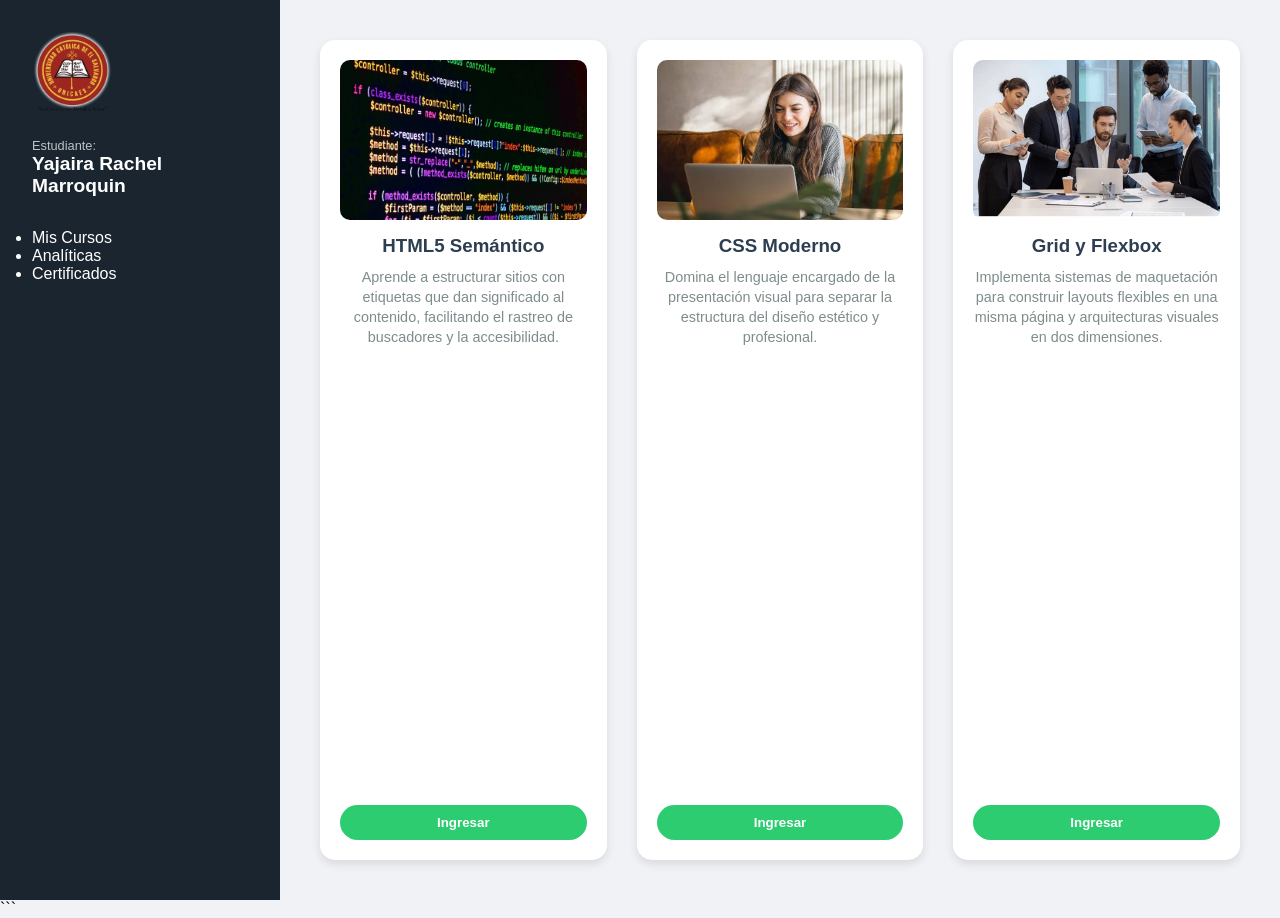
==== index.html @ 59331b63 "primer commit del proyecto" ====
<!DOCTYPE html>
<html lang="es">
<head>
    <meta charset="UTF-8">
    <title>Dashboard - Mi Portal de Aprendizaje</title>
   <link rel="stylesheet" href="css/style.css">
</head>
<body>
    <div class="contenedor-maestro">
        <!-- Panel Lateral (Sidebar) -->
        <aside class="sidebar">
            <div class="perfil-estudiante">
                <!-- 1. Logo arriba del nombre del estudiante -->
                <img src="img/UNICAES_Logo.png" alt="Logo de la Academia" class="logo-institucion">

                <p class="etiqueta-estudiante">Estudiante:</p>
                <h2 class="nombre-estudiante">Yajaira Rachel Marroquin</h2>
            </div>

            <nav class="menu-navegacion">
                <ul>
                    <li>Mis Cursos</li>
                    <li>Analíticas</li>
                    <li>Certificados</li>
                </ul>
            </nav>
        </aside>

        <!-- Área Principal de Contenido -->
        <main class="panel-cursos">
            <!-- Tarjeta 1 -->
            <article class="tarjeta">
                <img src="img/Foto25.jpg" alt="Estudiante programando" class="foto-tarjeta">
                <h3>HTML5 Semántico</h3>
                <!-- 2. Párrafo descriptivo según la fuente [1] -->
                <p class="descripcion-curso">Aprende a estructurar sitios con etiquetas que dan significado al contenido,
                    facilitando el rastreo de buscadores y la accesibilidad.</p>
                <button>Ingresar</button>
            </article>

            <!-- Tarjeta 2 -->
            <article class="tarjeta">
                <img src="img/images.jpg" alt="Estudiante diseñando" class="foto-tarjeta">
                <h3>CSS Moderno</h3>
                <!-- 2. Párrafo descriptivo según la fuente [2] -->
                <p class="descripcion-curso">Domina el lenguaje encargado de la presentación visual para separar la estructura
                    del diseño estético y profesional.</p>
                <button>Ingresar</button>
            </article>

            <!-- Tarjeta 3 -->
            <article class="tarjeta">
                <img src="img/professional-business-team-engaged-collaborative-260nw-2547697059.webp" alt="Estudiante analizando código" class="foto-tarjeta">
                <h3>Grid y Flexbox</h3>
                <!-- Párrafo descriptivo según las fuentes [3, 4] -->
                <p class="descripcion-curso">Implementa sistemas de maquetación para construir layouts flexibles en una
                    misma página y arquitecturas visuales en dos dimensiones.</p>
                <button>Ingresar</button>
            </article>
        </main>
    </div>
</body>
</html>
```
---- css/style.css ----
/* Reseteo y configuración base */
* {
    box-sizing: border-box;
    margin: 0;
    padding: 0;
}

body {
    font-family: 'Segoe UI', Arial, sans-serif;
    background-color: #f0f2f5;
}

/* MACRO-LAYOUT (Grid) */
.contenedor-maestro {
    display: grid;
    grid-template-columns: 280px 1fr;
    min-height: 100vh;
}

/* Sidebar y Perfil */
.sidebar {
    background-color: #1a252f;
    color: white;
    padding: 2rem;
}

.logo-institucion {
    width: 80px; /* Tamaño del logo */
    margin-bottom: 1.5rem; /* Margen para separar del nombre */
    display: block;
}

.etiqueta-estudiante { font-size: 0.8rem; color: #bdc3c7; margin-top: 10px; }
.nombre-estudiante { font-size: 1.2rem; margin-bottom: 2rem; }

/* Panel de Cursos (Grid Adaptable) */
.panel-cursos {
    display: grid;
    grid-template-columns: repeat(auto-fit, minmax(280px, 1fr));
    gap: 30px;
    padding: 40px;
}

/* Tarjeta (Flexbox para alineación vertical) */
.tarjeta {
    display: flex;
    flex-direction: column;
    background: white;
    padding: 20px;
    border-radius: 15px;
    box-shadow: 0 4px 10px rgba(0,0,0,0.1);
    text-align: center;
}

.foto-tarjeta {
    width: 100%; 
    height: 160px;
    object-fit: cover;
    border-radius: 10px;
    margin-bottom: 15px;
}

h3 { color: #2c3e50; margin-bottom: 10px; }

/* Se agrega el nuevo párrafo pequeño */
.descripcion-curso {
    font-size: 0.9rem;
    color: #7f8c8d;
    line-height: 1.4; /* Interlineado para mejor lectura */
    margin-bottom: 20px;
    flex-grow: 1; /* Hace que todos los botones se alineen al fondo */
}

button {
    padding: 10px 25px;
    background-color: #2ecc71;
    color: white;
    border: none;
    border-radius: 25px;
    cursor: pointer;
    font-weight: bold;
}
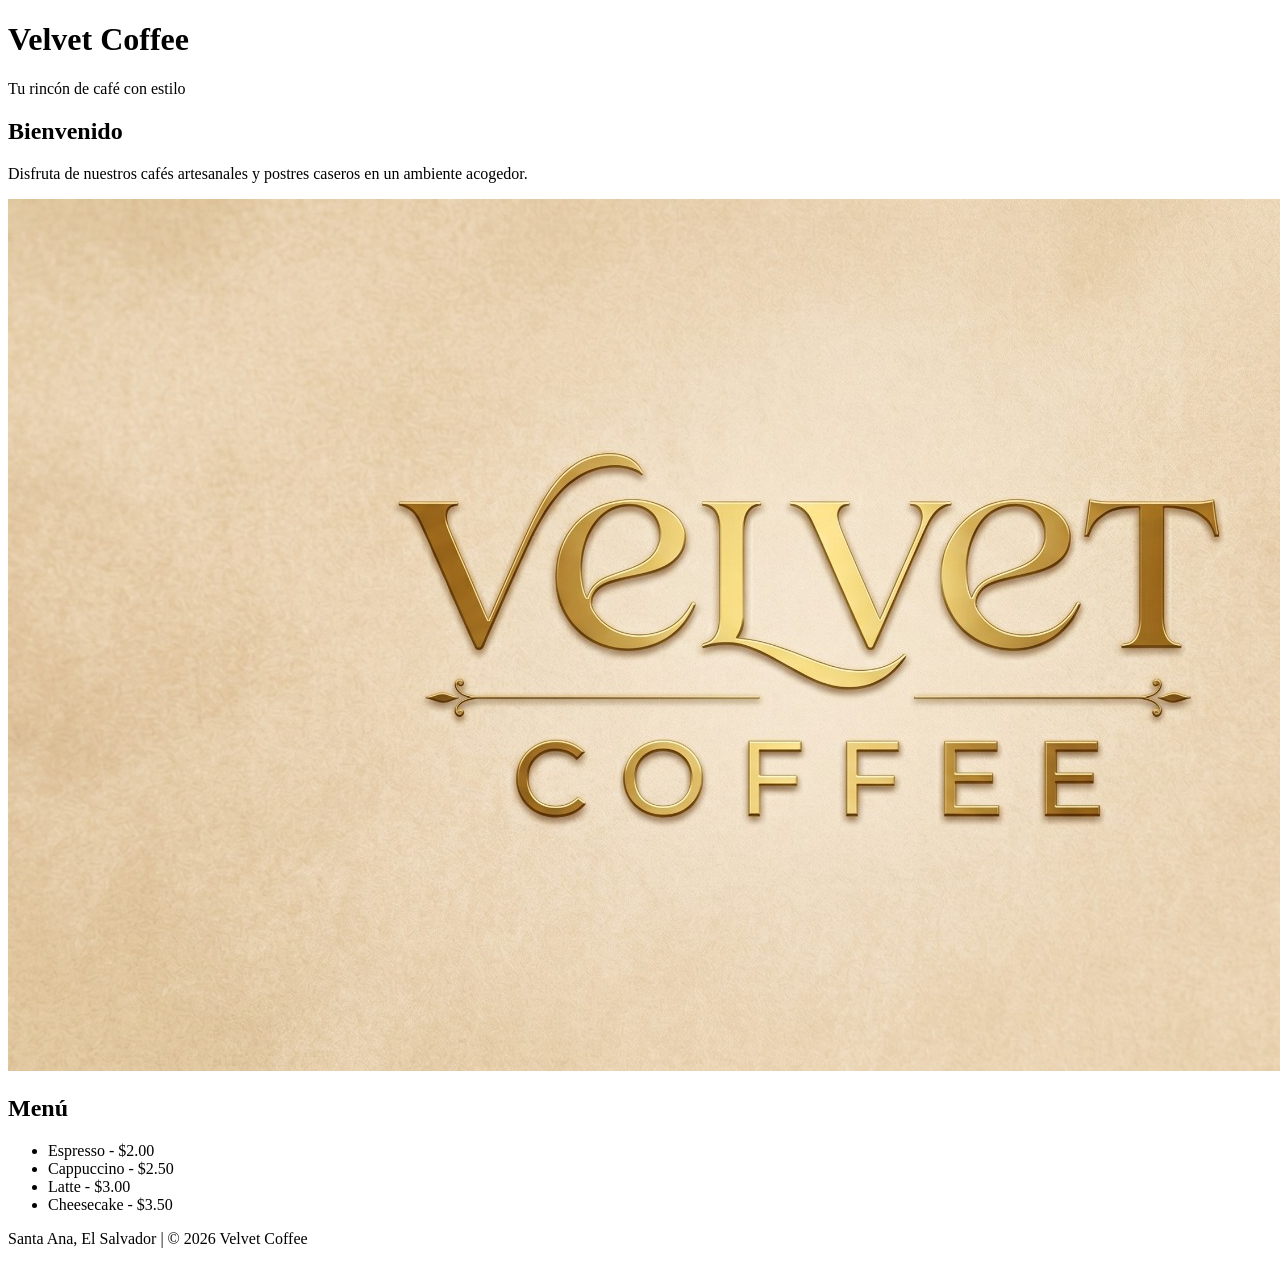
==== commit 20a46640: "cambio realizado" ====
--- a/index.html
+++ b/index.html
@@ -1,65 +1,41 @@
-
 <!DOCTYPE html>
 <html lang="es">
 <head>
-    <meta charset="UTF-8">
-    <title>Dashboard - Mi Portal de Aprendizaje</title>
-   <link rel="stylesheet" href="css/style.css">
+  <meta charset="UTF-8">
+  <title>Velvet Coffee</title>
+  <link rel="stylesheet" href="css/styles.css">
 </head>
 <body>
-    <div class="contenedor-maestro">
-        <!-- Panel Lateral (Sidebar) -->
-        <aside class="sidebar">
-            <div class="perfil-estudiante">
-                <!-- 1. Logo arriba del nombre del estudiante -->
-                <img src="img/UNICAES_Logo.png" alt="Logo de la Academia" class="logo-institucion">
+  <header>
+    <h1> Velvet Coffee</h1>
+    <p>Tu rincón de café con estilo</p>
+  </header>
 
-                <p class="etiqueta-estudiante">Estudiante:</p>
-                <h2 class="nombre-estudiante">Yajaira Rachel Marroquin</h2>
-            </div>
+  <main>
+    <section class="bienvenida">
+      <h2>Bienvenido</h2>
+      <p>Disfruta de nuestros cafés artesanales y postres caseros en un ambiente acogedor.</p>
+    </section>
 
-            <nav class="menu-navegacion">
-                <ul>
-                    <li>Mis Cursos</li>
-                    <li>Analíticas</li>
-                    <li>Certificados</li>
-                </ul>
-            </nav>
-        </aside>
+      <section class="imagen-cafeteria">
+    <img src="img/imagen2.jpeg" alt="Interior de Velvet Coffee">
+  </section>
+</main>
 
-        <!-- Área Principal de Contenido -->
-        <main class="panel-cursos">
-            <!-- Tarjeta 1 -->
-            <article class="tarjeta">
-                <img src="img/Foto25.jpg" alt="Estudiante programando" class="foto-tarjeta">
-                <h3>HTML5 Semántico</h3>
-                <!-- 2. Párrafo descriptivo según la fuente [1] -->
-                <p class="descripcion-curso">Aprende a estructurar sitios con etiquetas que dan significado al contenido,
-                    facilitando el rastreo de buscadores y la accesibilidad.</p>
-                <button>Ingresar</button>
-            </article>
+    <section class="menu">
+      <h2>Menú</h2>
+      <ul>
+        <li>Espresso - $2.00</li>
+        <li>Cappuccino - $2.50</li>
+        <li>Latte - $3.00</li>
+        <li>Cheesecake - $3.50</li>
+      </ul>
+    </section>
+  </main>
 
-            <!-- Tarjeta 2 -->
-            <article class="tarjeta">
-                <img src="img/images.jpg" alt="Estudiante diseñando" class="foto-tarjeta">
-                <h3>CSS Moderno</h3>
-                <!-- 2. Párrafo descriptivo según la fuente [2] -->
-                <p class="descripcion-curso">Domina el lenguaje encargado de la presentación visual para separar la estructura
-                    del diseño estético y profesional.</p>
-                <button>Ingresar</button>
-            </article>
-
-            <!-- Tarjeta 3 -->
-            <article class="tarjeta">
-                <img src="img/professional-business-team-engaged-collaborative-260nw-2547697059.webp" alt="Estudiante analizando código" class="foto-tarjeta">
-                <h3>Grid y Flexbox</h3>
-                <!-- Párrafo descriptivo según las fuentes [3, 4] -->
-                <p class="descripcion-curso">Implementa sistemas de maquetación para construir layouts flexibles en una
-                    misma página y arquitecturas visuales en dos dimensiones.</p>
-                <button>Ingresar</button>
-            </article>
-        </main>
-    </div>
+  <footer>
+    <p>Santa Ana, El Salvador | © 2026 Velvet Coffee</p>
+  </footer>
 </body>
 </html>
-```
+
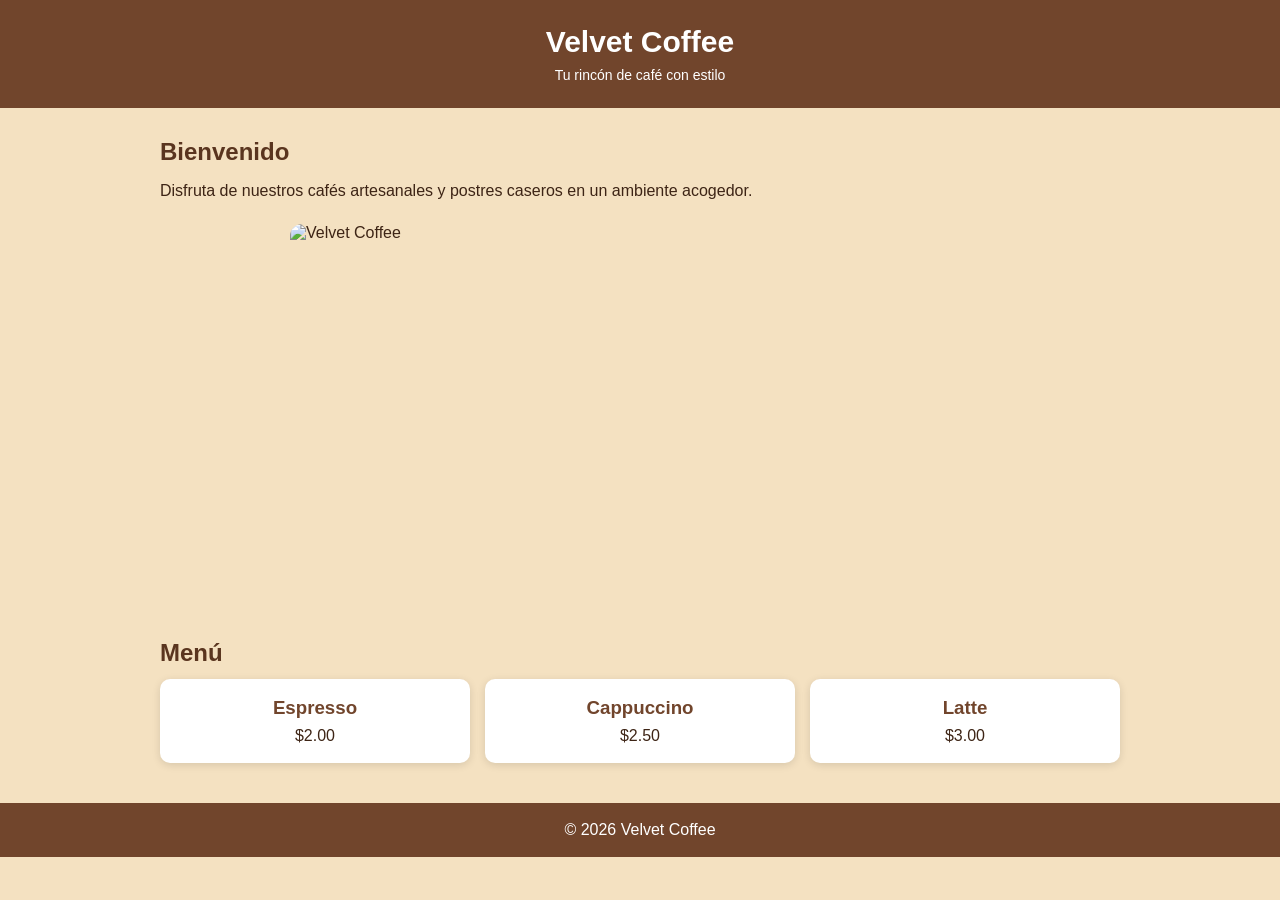
==== commit 9a08e1f6: "mejora del diseño" ====
--- a/index.html
+++ b/index.html
@@ -1,41 +1,57 @@
 <!DOCTYPE html>
 <html lang="es">
 <head>
-  <meta charset="UTF-8">
-  <title>Velvet Coffee</title>
-  <link rel="stylesheet" href="css/styles.css">
+    <meta charset="UTF-8">
+    <meta name="viewport" content="width=device-width, initial-scale=1.0">
+    <title>Velvet Coffee</title>
+    <link rel="stylesheet" href="css/style.css">
 </head>
+
 <body>
-  <header>
-    <h1> Velvet Coffee</h1>
-    <p>Tu rincón de café con estilo</p>
-  </header>
 
-  <main>
-    <section class="bienvenida">
-      <h2>Bienvenido</h2>
-      <p>Disfruta de nuestros cafés artesanales y postres caseros en un ambiente acogedor.</p>
-    </section>
+    <header>
+        <h1>Velvet Coffee</h1>
+        <p>Tu rincón de café con estilo</p>
+    </header>
 
-      <section class="imagen-cafeteria">
-    <img src="img/imagen2.jpeg" alt="Interior de Velvet Coffee">
-  </section>
-</main>
+    <main>
 
-    <section class="menu">
-      <h2>Menú</h2>
-      <ul>
-        <li>Espresso - $2.00</li>
-        <li>Cappuccino - $2.50</li>
-        <li>Latte - $3.00</li>
-        <li>Cheesecake - $3.50</li>
-      </ul>
-    </section>
-  </main>
+        <section class="bienvenida">
+            <h2>Bienvenido</h2>
+            <p>
+                Disfruta de nuestros cafés artesanales y postres caseros
+                en un ambiente acogedor.
+            </p>
 
-  <footer>
-    <p>Santa Ana, El Salvador | © 2026 Velvet Coffee</p>
-  </footer>
+            <img src="img/Foto25.jpg" alt="Velvet Coffee" class="imagen-principal">
+        </section>
+
+        <section>
+            <h2>Menú</h2>
+
+            <div class="menu-lista">
+                <div>
+                    <h3>Espresso</h3>
+                    <p>$2.00</p>
+                </div>
+
+                <div>
+                    <h3>Cappuccino</h3>
+                    <p>$2.50</p>
+                </div>
+
+                <div>
+                    <h3>Latte</h3>
+                    <p>$3.00</p>
+                </div>
+            </div>
+        </section>
+
+    </main>
+
+    <footer>
+        <p>© 2026 Velvet Coffee</p>
+    </footer>
+
 </body>
-</html>
-
+</html>
--- a/css/style.css
+++ b/css/style.css
@@ -0,0 +1,94 @@
+* {
+    margin: 0;
+    padding: 0;
+    box-sizing: border-box;
+}
+
+body {
+    font-family: Arial, sans-serif;
+    background-color: #f4e1c1;
+    color: #3d2415;
+}
+
+header {
+    background-color: #71452c;
+    color: white;
+    text-align: center;
+    padding: 25px 15px;
+}
+
+header h1 {
+    font-size: 30px;
+    margin-bottom: 8px;
+}
+
+header p {
+    font-size: 14px;
+}
+
+main {
+    max-width: 1000px;
+    margin: 30px auto;
+    padding: 0 20px;
+}
+
+section {
+    margin-bottom: 35px;
+}
+
+h2 {
+    margin-bottom: 12px;
+    color: #5a351f;
+}
+
+.bienvenida p {
+    margin-bottom: 20px;
+    line-height: 1.6;
+}
+
+.imagen-principal {
+    display: block;
+    width: 100%;
+    max-width: 700px;
+    height: 380px;
+    object-fit: cover;
+    margin: 0 auto;
+    border-radius: 12px;
+}
+
+.menu-lista {
+    display: grid;
+    grid-template-columns: repeat(3, 1fr);
+    gap: 15px;
+}
+
+.menu-lista div {
+    background-color: white;
+    padding: 18px;
+    border-radius: 10px;
+    text-align: center;
+    box-shadow: 0 2px 8px rgba(0, 0, 0, 0.12);
+}
+
+.menu-lista h3 {
+    margin-bottom: 8px;
+    color: #71452c;
+}
+
+footer {
+    background-color: #71452c;
+    color: white;
+    text-align: center;
+    padding: 18px;
+    margin-top: 40px;
+}
+
+@media (max-width: 700px) {
+    .menu-lista {
+        grid-template-columns: 1fr;
+    }
+
+    .imagen-principal {
+        height: 250px;
+    }
+}
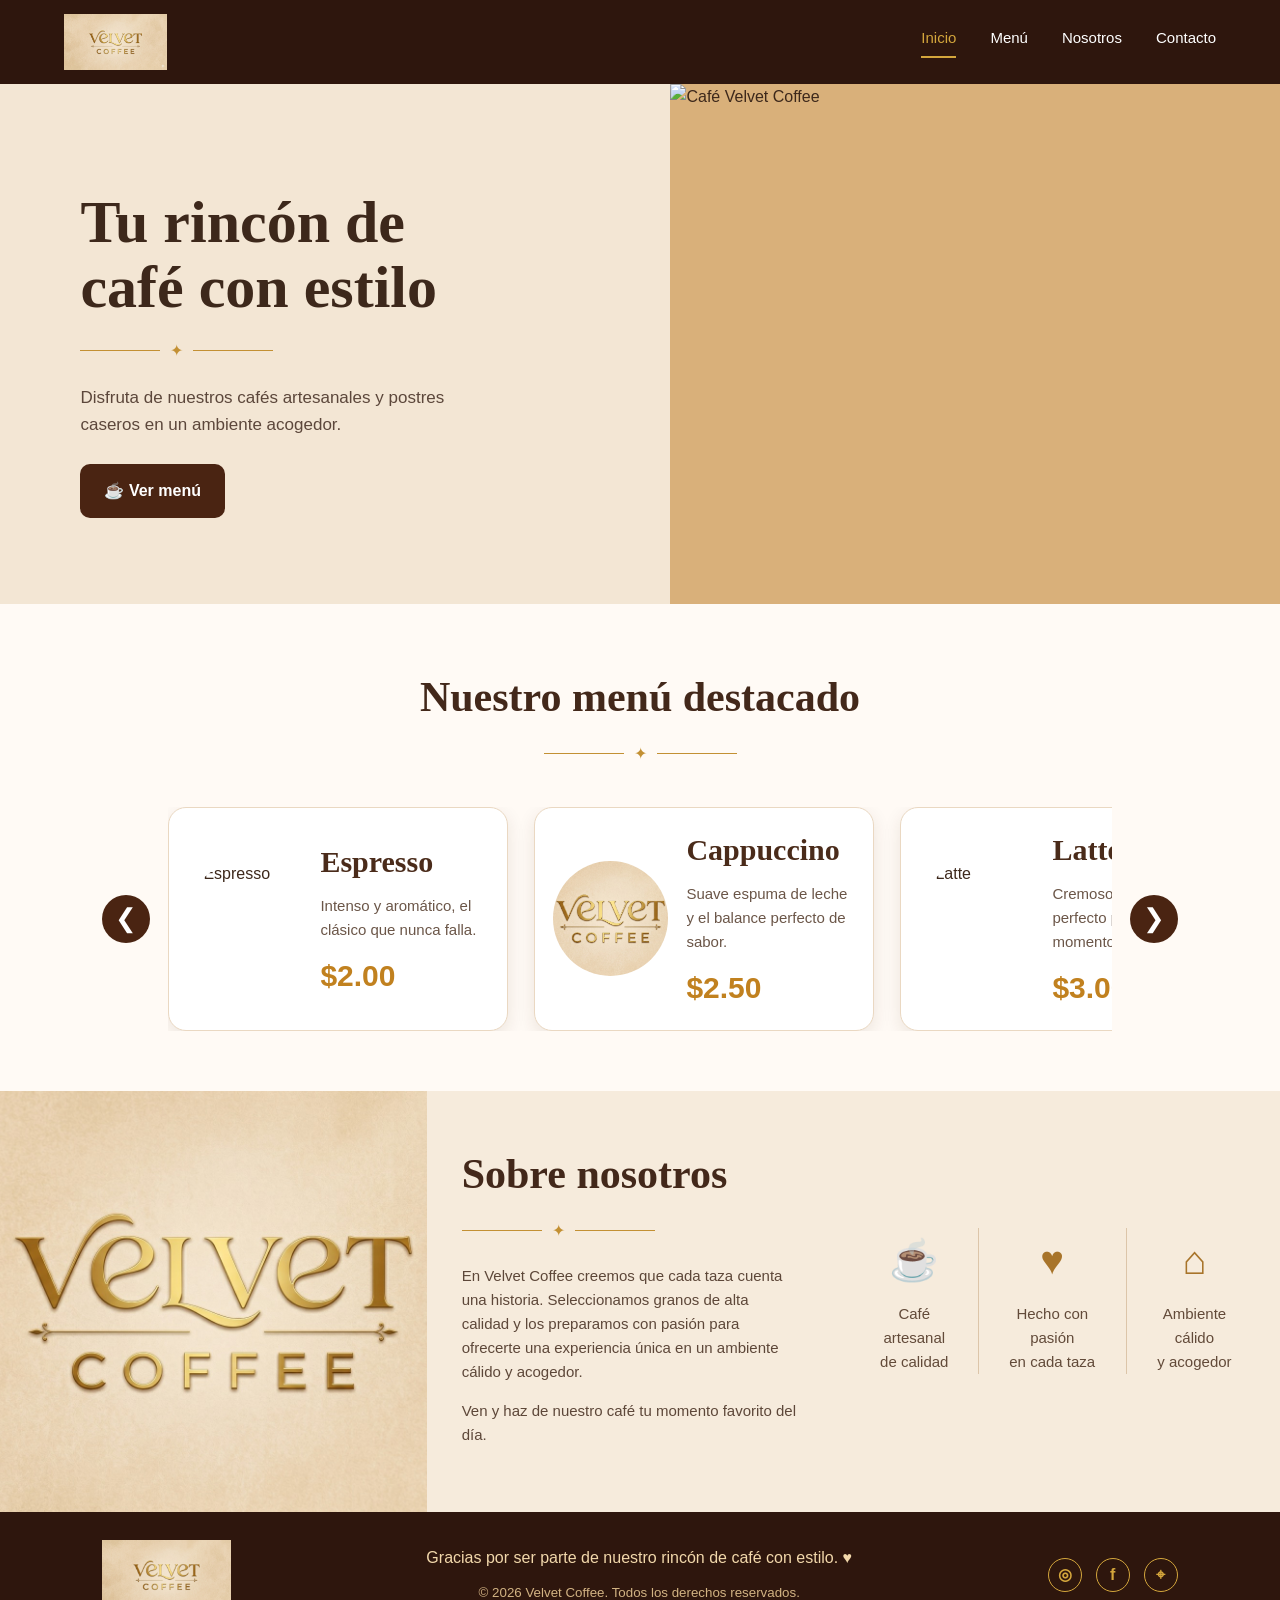
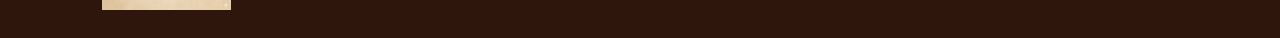
==== commit dad13c60: "Actualicé diseño y carrusel de Velvet Coffee" ====
--- a/index.html
+++ b/index.html
@@ -10,48 +10,236 @@
 <body>
 
     <header>
-        <h1>Velvet Coffee</h1>
-        <p>Tu rincón de café con estilo</p>
+        <div class="contenedor encabezado">
+
+            <a href="#inicio" class="logo">
+                <img src="img/logo.png" alt="Logo Velvet Coffee">
+            </a>
+
+            <nav>
+                <a href="#inicio" class="activo">Inicio</a>
+                <a href="#menu">Menú</a>
+                <a href="#nosotros">Nosotros</a>
+                <a href="#contacto">Contacto</a>
+            </nav>
+
+        </div>
     </header>
 
     <main>
 
-        <section class="bienvenida">
-            <h2>Bienvenido</h2>
-            <p>
-                Disfruta de nuestros cafés artesanales y postres caseros
-                en un ambiente acogedor.
-            </p>
-
-            <img src="img/Foto25.jpg" alt="Velvet Coffee" class="imagen-principal">
+        <section class="hero" id="inicio">
+
+            <div class="hero-texto">
+                <h1>Tu rincón de<br>café con estilo</h1>
+
+                <div class="linea-decorativa">
+                    <span></span>
+                    ✦
+                    <span></span>
+                </div>
+
+                <p>
+                    Disfruta de nuestros cafés artesanales y postres caseros
+                    en un ambiente acogedor.
+                </p>
+
+                <a href="#menu" class="boton-menu">☕ Ver menú</a>
+            </div>
+
+            <div class="hero-imagen">
+                <img src="img/imagen1.jpeg" alt="Café Velvet Coffee">
+            </div>
+
         </section>
 
-        <section>
-            <h2>Menú</h2>
-
-            <div class="menu-lista">
-                <div>
-                    <h3>Espresso</h3>
-                    <p>$2.00</p>
-                </div>
-
-                <div>
-                    <h3>Cappuccino</h3>
-                    <p>$2.50</p>
-                </div>
-
-                <div>
-                    <h3>Latte</h3>
-                    <p>$3.00</p>
-                </div>
-            </div>
+        <section class="menu" id="menu">
+
+            <div class="titulo-seccion">
+                <h2>Nuestro menú destacado</h2>
+
+                <div class="linea-decorativa centrada">
+                    <span></span>
+                    ✦
+                    <span></span>
+                </div>
+            </div>
+
+            <div class="carrusel-menu">
+
+                <button class="flecha-menu izquierda" onclick="moverCarrusel(-1)">
+                    ❮
+                </button>
+
+                <div class="ventana-carrusel">
+
+                    <div class="menu-lista" id="menuLista">
+
+                        <article class="tarjeta-menu">
+                            <img src="img/imagen1.jpeg" alt="Espresso">
+
+                            <div class="info-menu">
+                                <h3>Espresso</h3>
+                                <p>Intenso y aromático, el clásico que nunca falla.</p>
+                                <strong>$2.00</strong>
+                            </div>
+                        </article>
+
+                        <article class="tarjeta-menu">
+                            <img src="img/imagen2.jpeg" alt="Cappuccino">
+
+                            <div class="info-menu">
+                                <h3>Cappuccino</h3>
+                                <p>Suave espuma de leche y el balance perfecto de sabor.</p>
+                                <strong>$2.50</strong>
+                            </div>
+                        </article>
+
+                        <article class="tarjeta-menu">
+                            <img src="img/imagen1.jpeg" alt="Latte">
+
+                            <div class="info-menu">
+                                <h3>Latte</h3>
+                                <p>Cremoso, delicado y perfecto para cualquier momento.</p>
+                                <strong>$3.00</strong>
+                            </div>
+                        </article>
+
+                        <article class="tarjeta-menu">
+                            <img src="img/imagen2.jpeg" alt="Mocha">
+
+                            <div class="info-menu">
+                                <h3>Mocha</h3>
+                                <p>Chocolate, café y leche en una mezcla deliciosa.</p>
+                                <strong>$3.50</strong>
+                            </div>
+                        </article>
+
+                        <article class="tarjeta-menu">
+                            <img src="img/imagen1.jpeg" alt="Frappé">
+
+                            <div class="info-menu">
+                                <h3>Frappé</h3>
+                                <p>Refrescante, dulce y perfecto para una tarde especial.</p>
+                                <strong>$4.00</strong>
+                            </div>
+                        </article>
+
+                    </div>
+
+                </div>
+
+                <button class="flecha-menu derecha" onclick="moverCarrusel(1)">
+                    ❯
+                </button>
+
+            </div>
+
         </section>
 
+        <section class="nosotros" id="nosotros">
+
+            <div class="nosotros-imagen">
+                <img src="img/imagen2.jpeg" alt="Interior de Velvet Coffee">
+            </div>
+
+            <div class="nosotros-texto">
+                <h2>Sobre nosotros</h2>
+
+                <div class="linea-decorativa">
+                    <span></span>
+                    ✦
+                    <span></span>
+                </div>
+
+                <p>
+                    En Velvet Coffee creemos que cada taza cuenta una historia.
+                    Seleccionamos granos de alta calidad y los preparamos con pasión
+                    para ofrecerte una experiencia única en un ambiente cálido y acogedor.
+                </p>
+
+                <p>
+                    Ven y haz de nuestro café tu momento favorito del día.
+                </p>
+            </div>
+
+            <div class="beneficios">
+
+                <div class="beneficio">
+                    <span>☕</span>
+                    <p>Café artesanal<br>de calidad</p>
+                </div>
+
+                <div class="beneficio">
+                    <span>♥</span>
+                    <p>Hecho con pasión<br>en cada taza</p>
+                </div>
+
+                <div class="beneficio">
+                    <span>⌂</span>
+                    <p>Ambiente cálido<br>y acogedor</p>
+                </div>
+
+            </div>
+
+        </section>
+
     </main>
 
-    <footer>
-        <p>© 2026 Velvet Coffee</p>
+    <footer id="contacto">
+
+        <div class="footer-contenido">
+
+            <div class="footer-logo">
+                <img src="img/logo.png" alt="Logo Velvet Coffee">
+            </div>
+
+            <div class="footer-texto">
+                <p>Gracias por ser parte de nuestro rincón de café con estilo. ♥</p>
+                <small>© 2026 Velvet Coffee. Todos los derechos reservados.</small>
+            </div>
+
+            <div class="redes">
+                <a href="#">◎</a>
+                <a href="#">f</a>
+                <a href="#">⌖</a>
+            </div>
+
+        </div>
+
     </footer>
+
+    <script>
+        let posicionCarrusel = 0;
+
+        function moverCarrusel(direccion) {
+            const lista = document.getElementById("menuLista");
+            const tarjetas = document.querySelectorAll(".tarjeta-menu");
+
+            const anchoTarjeta = tarjetas[0].offsetWidth + 26;
+
+            let visibles = 3;
+
+            if (window.innerWidth <= 1000) {
+                visibles = 1;
+            }
+
+            const limite = tarjetas.length - visibles;
+
+            posicionCarrusel += direccion;
+
+            if (posicionCarrusel < 0) {
+                posicionCarrusel = limite;
+            }
+
+            if (posicionCarrusel > limite) {
+                posicionCarrusel = 0;
+            }
+
+            lista.style.transform =
+                `translateX(-${posicionCarrusel * anchoTarjeta}px)`;
+        }
+    </script>
 
 </body>
 </html>
--- a/css/style.css
+++ b/css/style.css
@@ -4,91 +4,429 @@
     box-sizing: border-box;
 }
 
+html {
+    scroll-behavior: smooth;
+}
+
 body {
     font-family: Arial, sans-serif;
-    background-color: #f4e1c1;
-    color: #3d2415;
-}
+    background-color: #f8f1e8;
+    color: #3d281b;
+    line-height: 1.6;
+}
+
+img {
+    display: block;
+    max-width: 100%;
+}
+
+.contenedor {
+    width: 90%;
+    max-width: 1180px;
+    margin: auto;
+}
+
+/* HEADER */
 
 header {
-    background-color: #71452c;
+    background-color: #2e160d;
+    padding: 14px 0;
+    position: sticky;
+    top: 0;
+    z-index: 100;
+}
+
+.encabezado {
+    display: flex;
+    justify-content: space-between;
+    align-items: center;
+}
+
+.logo img {
+    height: 56px;
+    width: auto;
+}
+
+nav {
+    display: flex;
+    gap: 34px;
+}
+
+nav a {
+    text-decoration: none;
     color: white;
+    font-size: 15px;
+    padding-bottom: 6px;
+    transition: 0.3s;
+}
+
+nav a:hover,
+nav .activo {
+    color: #d4a63c;
+    border-bottom: 2px solid #d4a63c;
+}
+
+/* HERO */
+
+.hero {
+    display: grid;
+    grid-template-columns: 1.1fr 1fr;
+    min-height: 520px;
+    overflow: hidden;
+}
+
+.hero-texto {
+    background: #f3e6d4;
+    padding: 90px 12% 70px;
+    display: flex;
+    flex-direction: column;
+    justify-content: center;
+}
+
+.hero-texto h1 {
+    font-family: Georgia, serif;
+    font-size: 60px;
+    line-height: 1.08;
+    color: #3d281b;
+    margin-bottom: 18px;
+}
+
+.hero-texto p {
+    max-width: 420px;
+    font-size: 17px;
+    color: #5c473b;
+    margin-bottom: 26px;
+}
+
+.linea-decorativa {
+    display: flex;
+    align-items: center;
+    gap: 10px;
+    color: #c39033;
+    margin-bottom: 20px;
+}
+
+.linea-decorativa span {
+    width: 80px;
+    height: 1px;
+    background-color: #c39033;
+}
+
+.centrada {
+    justify-content: center;
+}
+
+.boton-menu {
+    display: inline-block;
+    width: fit-content;
+    background-color: #4a2412;
+    color: white;
+    text-decoration: none;
+    padding: 14px 24px;
+    border-radius: 10px;
+    font-weight: bold;
+    transition: 0.3s;
+}
+
+.boton-menu:hover {
+    background-color: #6a3921;
+}
+
+.hero-imagen {
+    background-color: #d9b07a;
+}
+
+.hero-imagen img {
+    width: 100%;
+    height: 100%;
+    min-height: 520px;
+    object-fit: cover;
+}
+
+/* MENU */
+
+.menu {
+    background-color: #fffaf5;
+    padding: 60px 8%;
+}
+
+.titulo-seccion {
     text-align: center;
-    padding: 25px 15px;
-}
-
-header h1 {
+    margin-bottom: 40px;
+}
+
+.titulo-seccion h2,
+.nosotros-texto h2 {
+    font-family: Georgia, serif;
+    font-size: 42px;
+    color: #43281a;
+    margin-bottom: 10px;
+}
+
+/* CARRUSEL */
+
+.carrusel-menu {
+    max-width: 1250px;
+    margin: auto;
+    display: flex;
+    align-items: center;
+    gap: 18px;
+}
+
+.ventana-carrusel {
+    width: 100%;
+    overflow: hidden;
+}
+
+.menu-lista {
+    display: flex;
+    gap: 26px;
+    width: max-content;
+    transition: transform 0.5s ease;
+}
+
+.tarjeta-menu {
+    width: 340px;
+    min-width: 340px;
+    background-color: #fff;
+    border: 1px solid #ead8c2;
+    border-radius: 18px;
+    padding: 18px;
+    display: flex;
+    gap: 18px;
+    align-items: center;
+    box-shadow: 0 6px 18px rgba(66, 40, 20, 0.10);
+}
+
+.tarjeta-menu img {
+    width: 115px;
+    height: 115px;
+    border-radius: 50%;
+    object-fit: cover;
+    flex-shrink: 0;
+}
+
+.info-menu h3 {
+    font-family: Georgia, serif;
     font-size: 30px;
+    color: #4a2b1a;
     margin-bottom: 8px;
 }
 
-header p {
-    font-size: 14px;
-}
-
-main {
-    max-width: 1000px;
-    margin: 30px auto;
-    padding: 0 20px;
-}
-
-section {
-    margin-bottom: 35px;
-}
-
-h2 {
-    margin-bottom: 12px;
-    color: #5a351f;
-}
-
-.bienvenida p {
-    margin-bottom: 20px;
-    line-height: 1.6;
-}
-
-.imagen-principal {
+.info-menu p {
+    font-size: 15px;
+    color: #6b5648;
+    margin-bottom: 10px;
+}
+
+.info-menu strong {
+    font-size: 30px;
+    color: #c1811f;
+}
+
+.flecha-menu {
+    width: 48px;
+    height: 48px;
+    border: none;
+    border-radius: 50%;
+    background-color: #4a2412;
+    color: white;
+    font-size: 26px;
+    cursor: pointer;
+    flex-shrink: 0;
+    transition: 0.3s;
+}
+
+.flecha-menu:hover {
+    background-color: #c1811f;
+    transform: scale(1.08);
+}
+
+/* NOSOTROS */
+
+.nosotros {
+    display: grid;
+    grid-template-columns: 1.05fr 1fr 1.1fr;
+    background-color: #f6ebdc;
+    align-items: stretch;
+}
+
+.nosotros-imagen img {
+    width: 100%;
+    height: 100%;
+    min-height: 340px;
+    object-fit: cover;
+}
+
+.nosotros-texto {
+    padding: 50px 35px;
+}
+
+.nosotros-texto p {
+    color: #5d4739;
+    font-size: 15px;
+    margin-bottom: 15px;
+}
+
+.beneficios {
+    display: flex;
+    justify-content: space-evenly;
+    align-items: center;
+    padding: 35px 18px;
+}
+
+.beneficio {
+    text-align: center;
+    padding: 0 18px;
+    border-left: 1px solid #dcc5a9;
+}
+
+.beneficio:first-child {
+    border-left: none;
+}
+
+.beneficio span {
     display: block;
-    width: 100%;
-    max-width: 700px;
-    height: 380px;
-    object-fit: cover;
-    margin: 0 auto;
-    border-radius: 12px;
-}
-
-.menu-lista {
+    font-size: 40px;
+    color: #a8742a;
+    margin-bottom: 10px;
+}
+
+.beneficio p {
+    font-size: 15px;
+    color: #624a39;
+}
+
+/* FOOTER */
+
+footer {
+    background-color: #2e160d;
+    padding: 28px 8%;
+}
+
+.footer-contenido {
+    max-width: 1180px;
+    margin: auto;
+    display: flex;
+    align-items: center;
+    justify-content: space-between;
+    gap: 25px;
+}
+
+.footer-logo img {
+    height: 70px;
+    width: auto;
+}
+
+.footer-texto {
+    text-align: center;
+    flex: 1;
+}
+
+.footer-texto p {
+    color: #f2d8ab;
+    margin-bottom: 8px;
+}
+
+.footer-texto small {
+    color: #d2b383;
+}
+
+.redes {
+    display: flex;
+    gap: 14px;
+}
+
+.redes a {
+    width: 34px;
+    height: 34px;
     display: grid;
-    grid-template-columns: repeat(3, 1fr);
-    gap: 15px;
-}
-
-.menu-lista div {
-    background-color: white;
-    padding: 18px;
-    border-radius: 10px;
-    text-align: center;
-    box-shadow: 0 2px 8px rgba(0, 0, 0, 0.12);
-}
-
-.menu-lista h3 {
-    margin-bottom: 8px;
-    color: #71452c;
-}
-
-footer {
-    background-color: #71452c;
-    color: white;
-    text-align: center;
-    padding: 18px;
-    margin-top: 40px;
+    place-items: center;
+    border: 1px solid #d4a63c;
+    border-radius: 50%;
+    text-decoration: none;
+    color: #d4a63c;
+    font-weight: bold;
+}
+
+/* RESPONSIVE */
+
+@media (max-width: 1000px) {
+    .hero {
+        grid-template-columns: 1fr;
+    }
+
+    .hero-imagen img {
+        min-height: 320px;
+        height: 320px;
+    }
+
+    .nosotros {
+        grid-template-columns: 1fr;
+    }
+
+    .beneficios {
+        flex-direction: column;
+        gap: 20px;
+    }
+
+    .beneficio {
+        border-left: none;
+        border-top: 1px solid #dcc5a9;
+        width: 100%;
+        padding-top: 18px;
+    }
+
+    .beneficio:first-child {
+        border-top: none;
+    }
+
+    .tarjeta-menu {
+        width: 320px;
+        min-width: 320px;
+    }
 }
 
 @media (max-width: 700px) {
-    .menu-lista {
-        grid-template-columns: 1fr;
-    }
-
-    .imagen-principal {
-        height: 250px;
+    .encabezado {
+        flex-direction: column;
+        gap: 16px;
+    }
+
+    nav {
+        gap: 18px;
+        flex-wrap: wrap;
+        justify-content: center;
+    }
+
+    .hero-texto {
+        padding: 60px 10%;
+    }
+
+    .hero-texto h1 {
+        font-size: 42px;
+    }
+
+    .titulo-seccion h2,
+    .nosotros-texto h2 {
+        font-size: 32px;
+    }
+
+    .tarjeta-menu {
+        width: 270px;
+        min-width: 270px;
+        flex-direction: column;
+        text-align: center;
+    }
+
+    .flecha-menu {
+        width: 40px;
+        height: 40px;
+        font-size: 20px;
+    }
+
+    .footer-contenido {
+        flex-direction: column;
+        text-align: center;
     }
 }
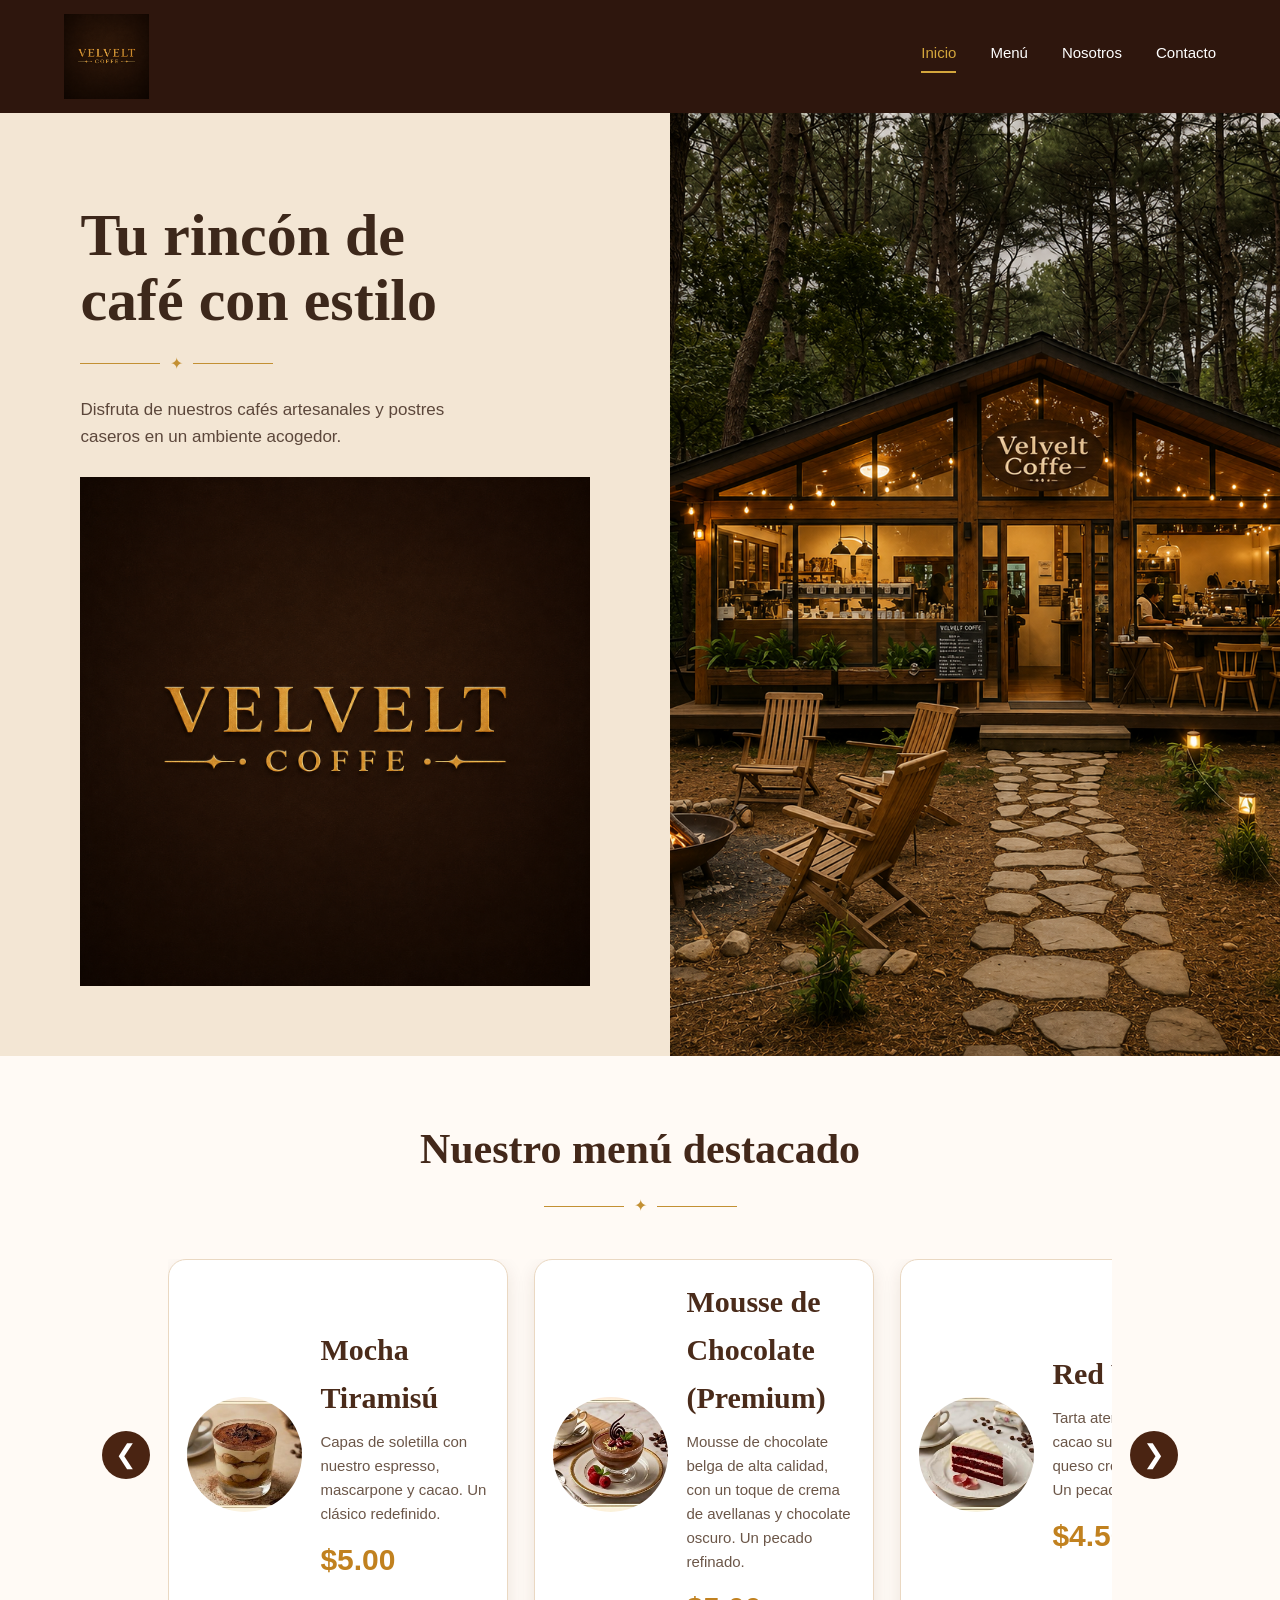
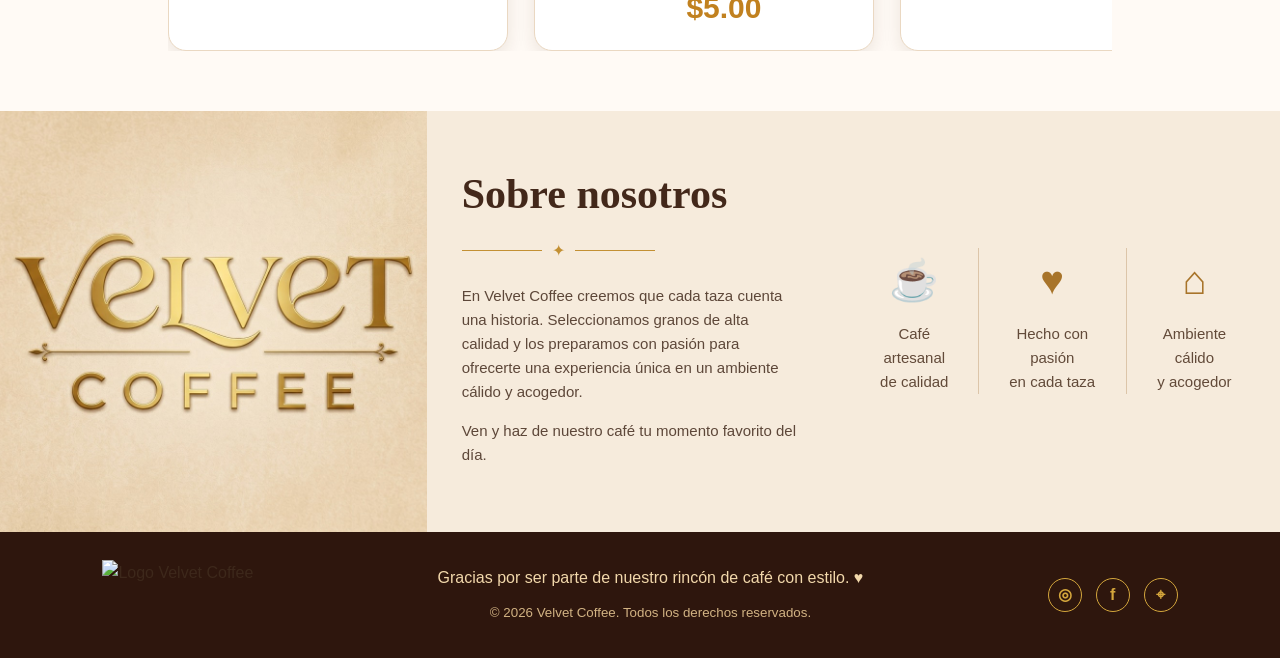
==== commit 8913cf65: "actualice logo e imagenes de velvet coffe" ====
--- a/index.html
+++ b/index.html
@@ -13,7 +13,7 @@
         <div class="contenedor encabezado">
 
             <a href="#inicio" class="logo">
-                <img src="img/logo.png" alt="Logo Velvet Coffee">
+               <img src="img/logo (2).png" alt="Logo Velvet Coffee">
             </a>
 
             <nav>
@@ -44,12 +44,14 @@
                     en un ambiente acogedor.
                 </p>
 
-                <a href="#menu" class="boton-menu">☕ Ver menú</a>
+                <div class="logo-central">
+               <img src="img/logo (2).png" alt="Logo Velvet Coffee">
+            </div>
             </div>
 
             <div class="hero-imagen">
-                <img src="img/imagen1.jpeg" alt="Café Velvet Coffee">
-            </div>
+              <img src="img/cafeteria.png" alt="Cafetería Velvet Coffee">
+         </div>
 
         </section>
 
@@ -76,52 +78,52 @@
                     <div class="menu-lista" id="menuLista">
 
                         <article class="tarjeta-menu">
-                            <img src="img/imagen1.jpeg" alt="Espresso">
-
-                            <div class="info-menu">
-                                <h3>Espresso</h3>
-                                <p>Intenso y aromático, el clásico que nunca falla.</p>
-                                <strong>$2.00</strong>
-                            </div>
-                        </article>
-
-                        <article class="tarjeta-menu">
-                            <img src="img/imagen2.jpeg" alt="Cappuccino">
-
-                            <div class="info-menu">
-                                <h3>Cappuccino</h3>
-                                <p>Suave espuma de leche y el balance perfecto de sabor.</p>
-                                <strong>$2.50</strong>
-                            </div>
-                        </article>
-
-                        <article class="tarjeta-menu">
-                            <img src="img/imagen1.jpeg" alt="Latte">
-
-                            <div class="info-menu">
-                                <h3>Latte</h3>
-                                <p>Cremoso, delicado y perfecto para cualquier momento.</p>
-                                <strong>$3.00</strong>
-                            </div>
-                        </article>
-
-                        <article class="tarjeta-menu">
-                            <img src="img/imagen2.jpeg" alt="Mocha">
-
-                            <div class="info-menu">
-                                <h3>Mocha</h3>
-                                <p>Chocolate, café y leche en una mezcla deliciosa.</p>
+                            <img src="img/mocha tiramisu (2).png" alt="Espresso">
+
+                            <div class="info-menu">
+                                <h3>Mocha Tiramisú </h3>
+                                <p>Capas de soletilla con nuestro espresso, mascarpone y cacao. Un clásico redefinido.</p>
+                                <strong>$5.00</strong>
+                            </div>
+                        </article>
+
+                        <article class="tarjeta-menu">
+                            <img src="img/mousse de chocolate (premium).png" alt="Cappuccino">
+
+                            <div class="info-menu">
+                                <h3>Mousse de Chocolate (Premium)</h3>
+                                <p>Mousse de chocolate belga de alta calidad, con un toque de crema de avellanas y chocolate oscuro. Un pecado refinado.</p>
+                                <strong>$5.00</strong>
+                            </div>
+                        </article>
+
+                        <article class="tarjeta-menu">
+                            <img src="img/Red velvet.png" alt="Latte">
+
+                            <div class="info-menu">
+                                <h3>Red Velvet</h3>
+                                <p>Tarta aterciopelada de cacao sutil y glaseado de queso crema artesanal. Un pecado delicioso.</p>
+                                <strong>$4.50</strong>
+                            </div>
+                        </article>
+
+                        <article class="tarjeta-menu">
+                            <img src="img/tarta de queso.png" alt="Mocha">
+
+                            <div class="info-menu">
+                                <h3>Tarta de Queso</h3>
+                                <p>Tarta de queso artesanal, con nuestra receta secreta y coulis de frutos rojos. Un pecado delicioso.</p>
                                 <strong>$3.50</strong>
                             </div>
                         </article>
 
                         <article class="tarjeta-menu">
-                            <img src="img/imagen1.jpeg" alt="Frappé">
-
-                            <div class="info-menu">
-                                <h3>Frappé</h3>
-                                <p>Refrescante, dulce y perfecto para una tarde especial.</p>
-                                <strong>$4.00</strong>
+                            <img src="img/frappe.png" alt="Frappé">
+
+                            <div class="info-menu">
+                                <h3>Frappé de Café (Premium)</h3>
+                                <p>Bebida fría y cremosa con café premium, leche, hielo triturado y un toque de crema batida. Un antojo irresistible.</p>
+                                <strong>$3.50</strong>
                             </div>
                         </article>
 
--- a/css/style.css
+++ b/css/style.css
@@ -43,7 +43,7 @@
 }
 
 .logo img {
-    height: 56px;
+    height: 85px;
     width: auto;
 }
 
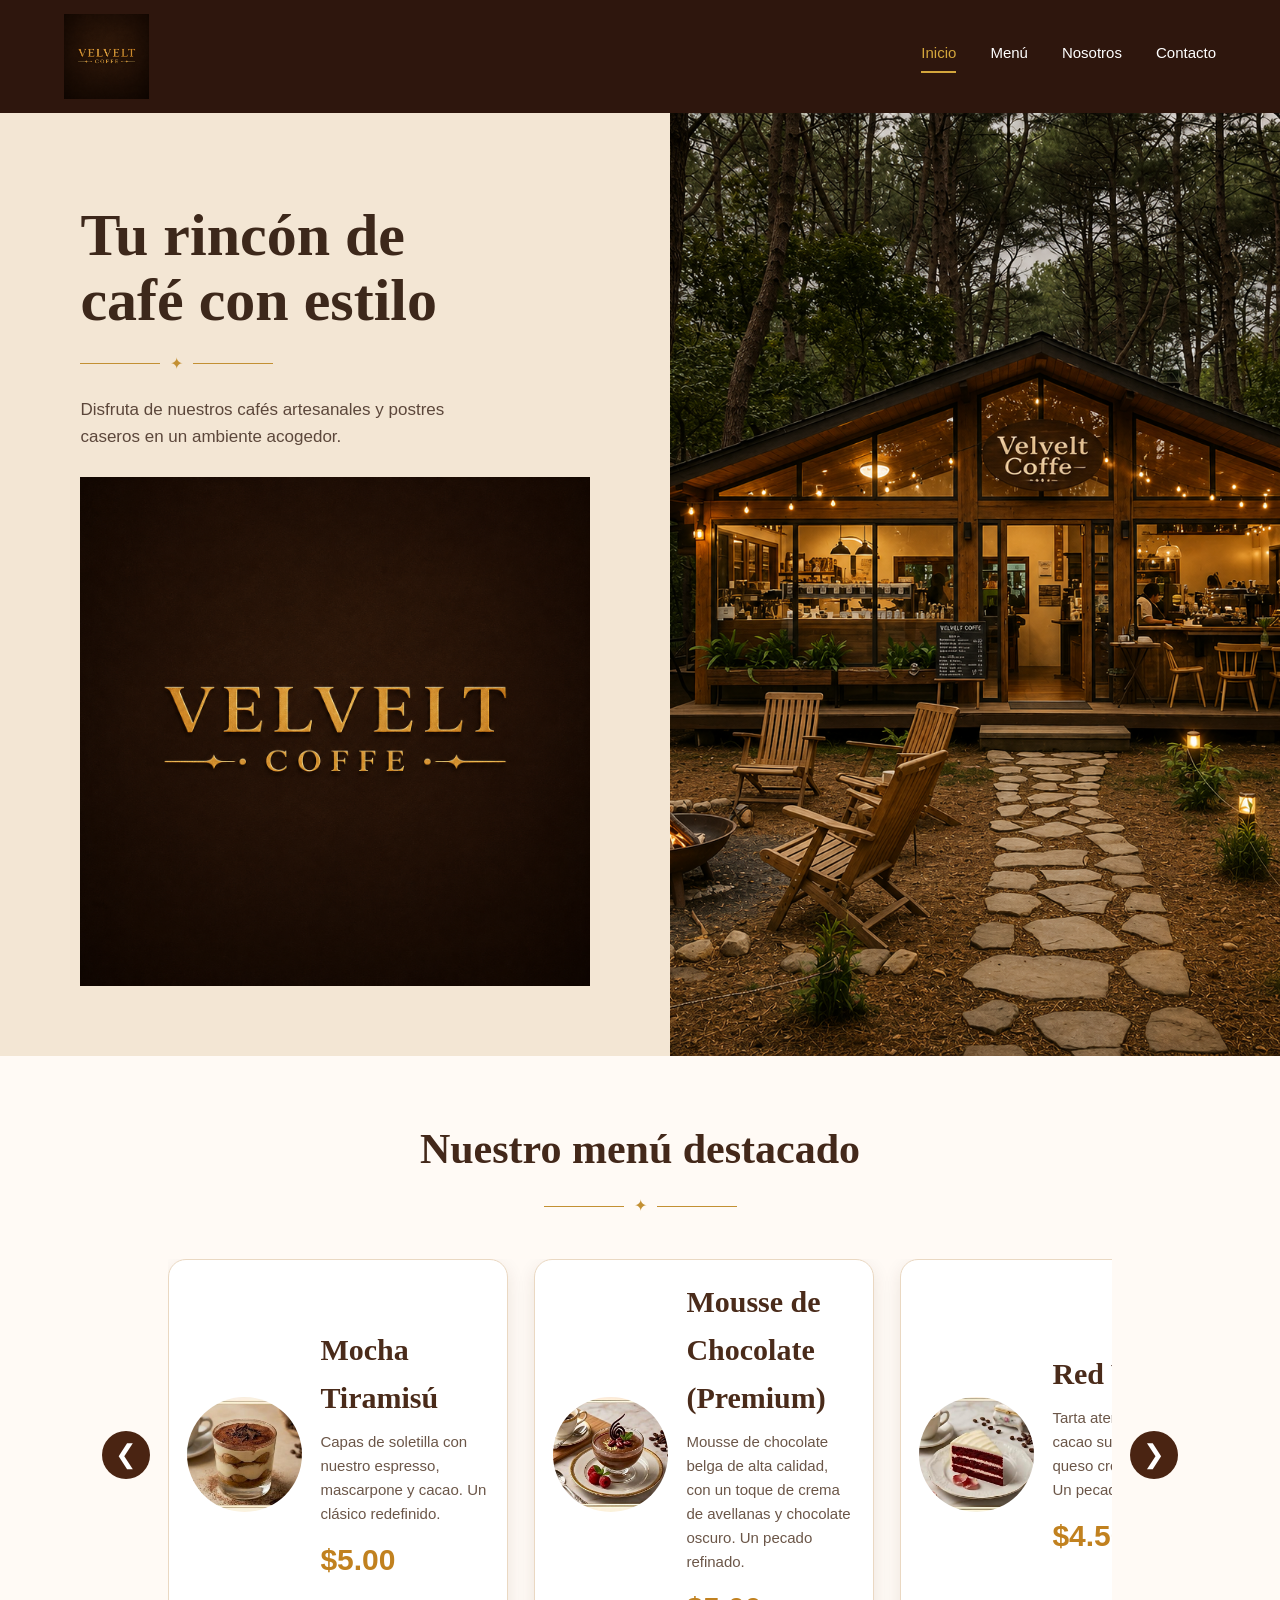
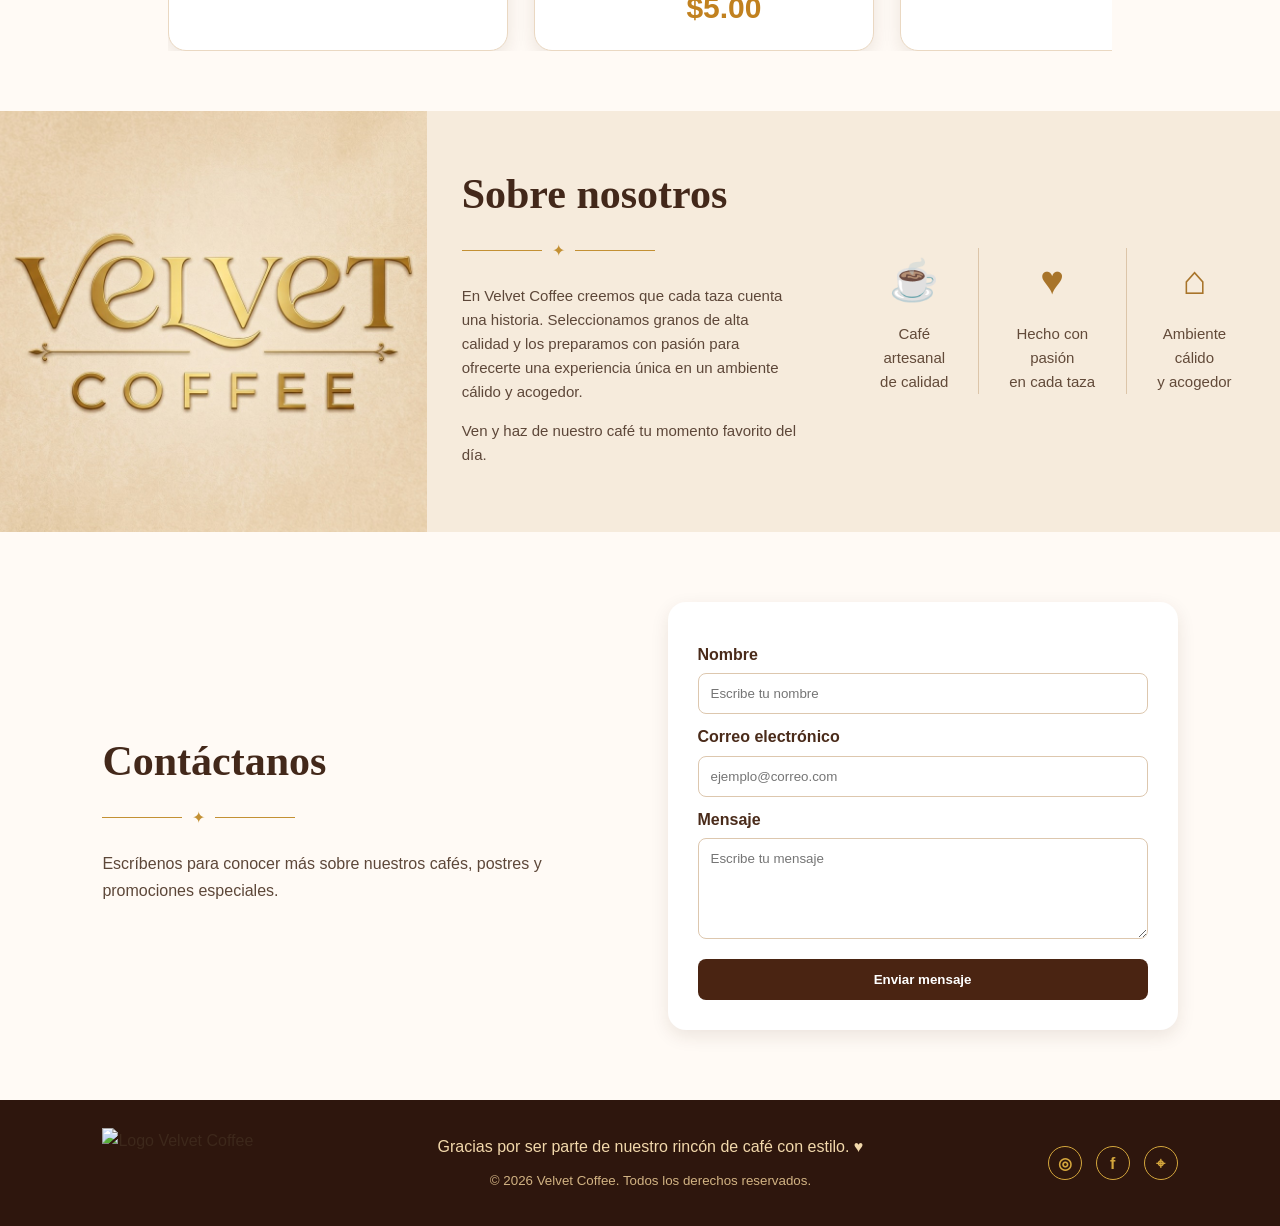
==== commit 1178c036: "Agregué formulario de contacto" ====
--- a/index.html
+++ b/index.html
@@ -188,6 +188,38 @@
 
     </main>
 
+    <section class="contacto" id="contacto">
+    <div class="contacto-contenido">
+        <div class="contacto-texto">
+            <h2>Contáctanos</h2>
+
+            <div class="linea-decorativa">
+                <span></span>
+                ✦
+                <span></span>
+            </div>
+
+            <p>
+                Escríbenos para conocer más sobre nuestros cafés,
+                postres y promociones especiales.
+            </p>
+        </div>
+
+        <form class="formulario-contacto">
+            <label for="nombre">Nombre</label>
+            <input type="text" id="nombre" placeholder="Escribe tu nombre" required>
+
+            <label for="correo">Correo electrónico</label>
+            <input type="email" id="correo" placeholder="ejemplo@correo.com" required>
+
+            <label for="mensaje">Mensaje</label>
+            <textarea id="mensaje" rows="5" placeholder="Escribe tu mensaje"></textarea>
+
+            <button type="submit">Enviar mensaje</button>
+        </form>
+    </div>
+</section>
+
     <footer id="contacto">
 
         <div class="footer-contenido">
--- a/css/style.css
+++ b/css/style.css
@@ -429,4 +429,80 @@
         flex-direction: column;
         text-align: center;
     }
+}
+
+.contacto {
+    background-color: #fffaf5;
+    padding: 70px 8%;
+}
+
+.contacto-contenido {
+    max-width: 1100px;
+    margin: auto;
+    display: grid;
+    grid-template-columns: 1fr 1fr;
+    gap: 55px;
+    align-items: center;
+}
+
+.contacto-texto h2 {
+    font-family: Georgia, serif;
+    font-size: 42px;
+    color: #43281a;
+    margin-bottom: 10px;
+}
+
+.contacto-texto p {
+    color: #5d4739;
+    font-size: 16px;
+    line-height: 1.7;
+}
+
+.formulario-contacto {
+    background-color: white;
+    padding: 30px;
+    border-radius: 18px;
+    box-shadow: 0 6px 18px rgba(66, 40, 20, 0.10);
+    display: flex;
+    flex-direction: column;
+}
+
+.formulario-contacto label {
+    margin: 10px 0 6px;
+    font-weight: bold;
+    color: #4a2b1a;
+}
+
+.formulario-contacto input,
+.formulario-contacto textarea {
+    width: 100%;
+    padding: 12px;
+    border: 1px solid #ddc7ae;
+    border-radius: 8px;
+    font-family: Arial, sans-serif;
+}
+
+.formulario-contacto textarea {
+    resize: vertical;
+}
+
+.formulario-contacto button {
+    margin-top: 20px;
+    background-color: #4a2412;
+    color: white;
+    border: none;
+    padding: 13px;
+    border-radius: 8px;
+    font-weight: bold;
+    cursor: pointer;
+}
+
+.formulario-contacto button:hover {
+    background-color: #6a3921;
+}
+
+@media (max-width: 800px) {
+    .contacto-contenido {
+        grid-template-columns: 1fr;
+    }
 }
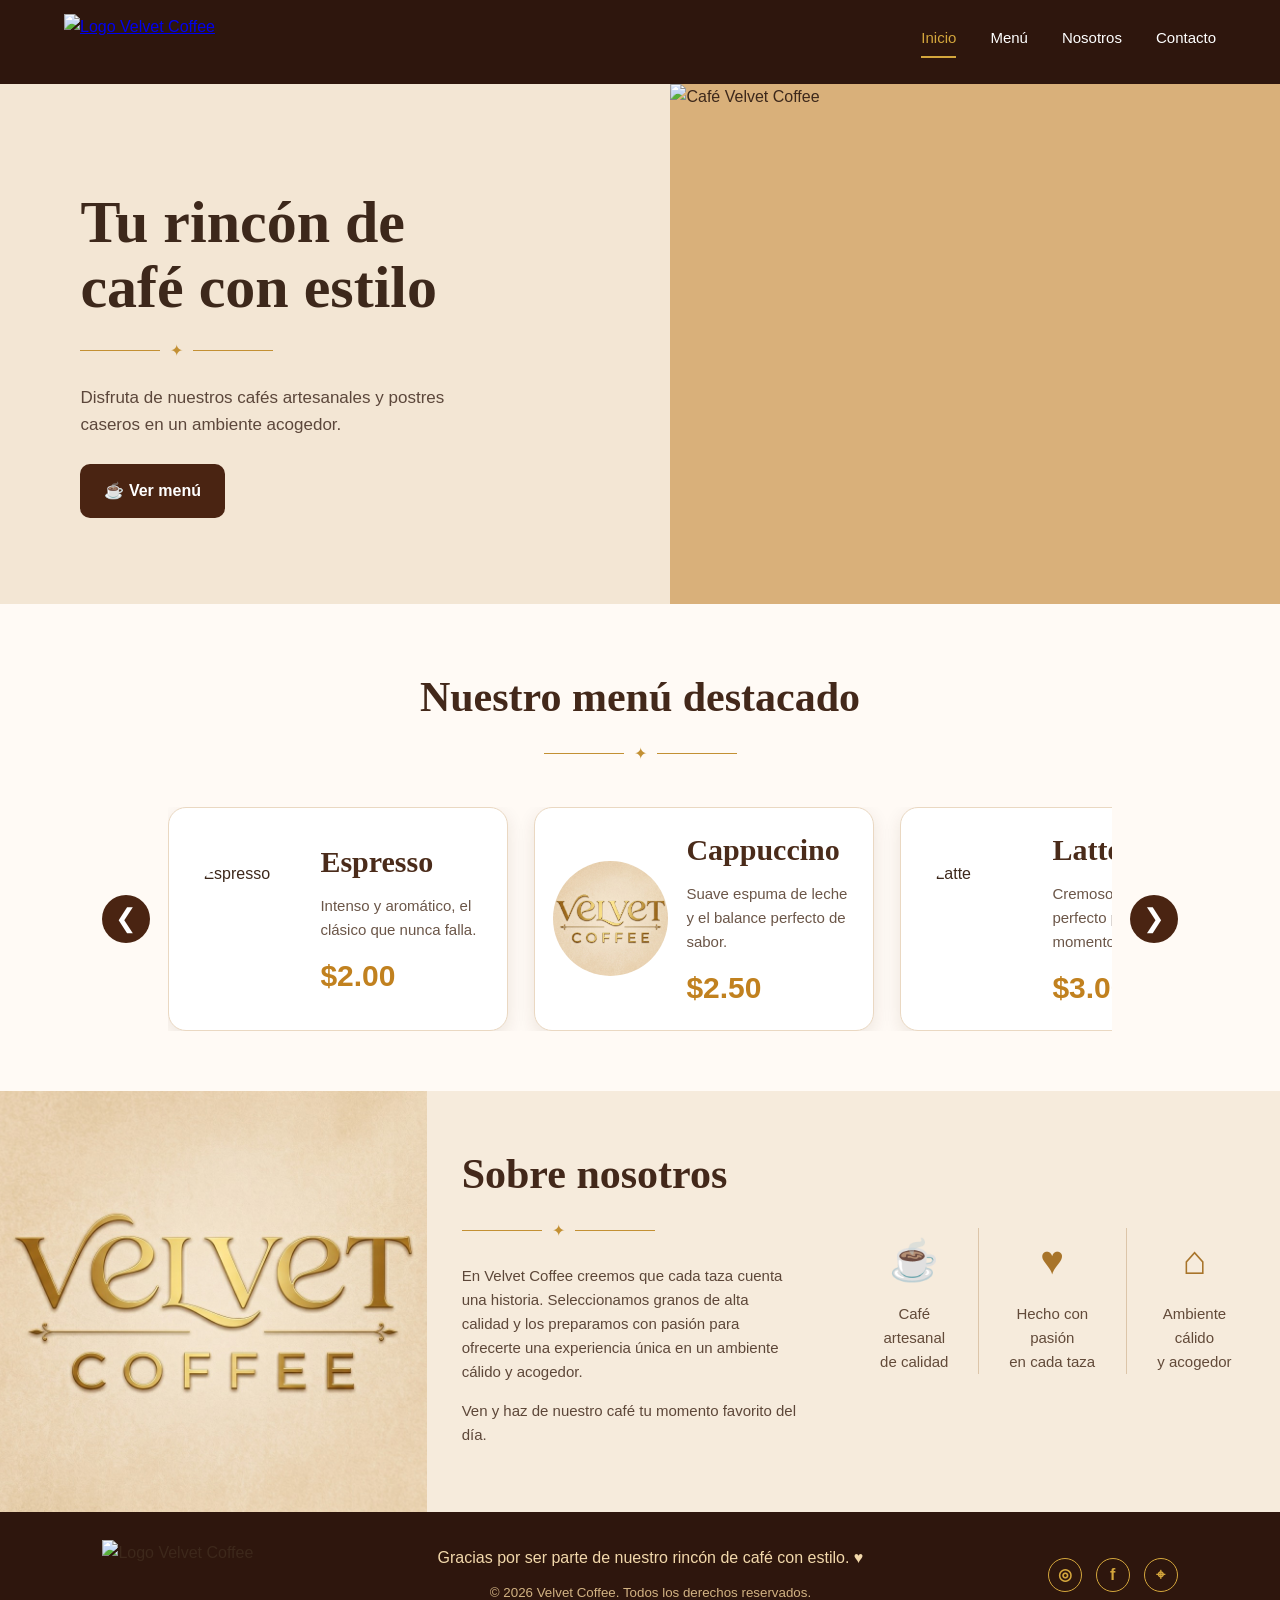
==== commit 7d4f67ad: "Merge branch 'main' of https://github.com/rachelmarro/proyectofinalinterciclo the commit." ====
--- a/index.html
+++ b/index.html
@@ -13,7 +13,7 @@
         <div class="contenedor encabezado">
 
             <a href="#inicio" class="logo">
-               <img src="img/logo (2).png" alt="Logo Velvet Coffee">
+                <img src="img/logo.png" alt="Logo Velvet Coffee">
             </a>
 
             <nav>
@@ -44,14 +44,12 @@
                     en un ambiente acogedor.
                 </p>
 
-                <div class="logo-central">
-               <img src="img/logo (2).png" alt="Logo Velvet Coffee">
-            </div>
+                <a href="#menu" class="boton-menu">☕ Ver menú</a>
             </div>
 
             <div class="hero-imagen">
-              <img src="img/cafeteria.png" alt="Cafetería Velvet Coffee">
-         </div>
+                <img src="img/imagen1.jpeg" alt="Café Velvet Coffee">
+            </div>
 
         </section>
 
@@ -78,52 +76,52 @@
                     <div class="menu-lista" id="menuLista">
 
                         <article class="tarjeta-menu">
-                            <img src="img/mocha tiramisu (2).png" alt="Espresso">
-
-                            <div class="info-menu">
-                                <h3>Mocha Tiramisú </h3>
-                                <p>Capas de soletilla con nuestro espresso, mascarpone y cacao. Un clásico redefinido.</p>
-                                <strong>$5.00</strong>
-                            </div>
-                        </article>
-
-                        <article class="tarjeta-menu">
-                            <img src="img/mousse de chocolate (premium).png" alt="Cappuccino">
-
-                            <div class="info-menu">
-                                <h3>Mousse de Chocolate (Premium)</h3>
-                                <p>Mousse de chocolate belga de alta calidad, con un toque de crema de avellanas y chocolate oscuro. Un pecado refinado.</p>
-                                <strong>$5.00</strong>
-                            </div>
-                        </article>
-
-                        <article class="tarjeta-menu">
-                            <img src="img/Red velvet.png" alt="Latte">
-
-                            <div class="info-menu">
-                                <h3>Red Velvet</h3>
-                                <p>Tarta aterciopelada de cacao sutil y glaseado de queso crema artesanal. Un pecado delicioso.</p>
-                                <strong>$4.50</strong>
-                            </div>
-                        </article>
-
-                        <article class="tarjeta-menu">
-                            <img src="img/tarta de queso.png" alt="Mocha">
-
-                            <div class="info-menu">
-                                <h3>Tarta de Queso</h3>
-                                <p>Tarta de queso artesanal, con nuestra receta secreta y coulis de frutos rojos. Un pecado delicioso.</p>
+                            <img src="img/imagen1.jpeg" alt="Espresso">
+
+                            <div class="info-menu">
+                                <h3>Espresso</h3>
+                                <p>Intenso y aromático, el clásico que nunca falla.</p>
+                                <strong>$2.00</strong>
+                            </div>
+                        </article>
+
+                        <article class="tarjeta-menu">
+                            <img src="img/imagen2.jpeg" alt="Cappuccino">
+
+                            <div class="info-menu">
+                                <h3>Cappuccino</h3>
+                                <p>Suave espuma de leche y el balance perfecto de sabor.</p>
+                                <strong>$2.50</strong>
+                            </div>
+                        </article>
+
+                        <article class="tarjeta-menu">
+                            <img src="img/imagen1.jpeg" alt="Latte">
+
+                            <div class="info-menu">
+                                <h3>Latte</h3>
+                                <p>Cremoso, delicado y perfecto para cualquier momento.</p>
+                                <strong>$3.00</strong>
+                            </div>
+                        </article>
+
+                        <article class="tarjeta-menu">
+                            <img src="img/imagen2.jpeg" alt="Mocha">
+
+                            <div class="info-menu">
+                                <h3>Mocha</h3>
+                                <p>Chocolate, café y leche en una mezcla deliciosa.</p>
                                 <strong>$3.50</strong>
                             </div>
                         </article>
 
                         <article class="tarjeta-menu">
-                            <img src="img/frappe.png" alt="Frappé">
-
-                            <div class="info-menu">
-                                <h3>Frappé de Café (Premium)</h3>
-                                <p>Bebida fría y cremosa con café premium, leche, hielo triturado y un toque de crema batida. Un antojo irresistible.</p>
-                                <strong>$3.50</strong>
+                            <img src="img/imagen1.jpeg" alt="Frappé">
+
+                            <div class="info-menu">
+                                <h3>Frappé</h3>
+                                <p>Refrescante, dulce y perfecto para una tarde especial.</p>
+                                <strong>$4.00</strong>
                             </div>
                         </article>
 
@@ -188,38 +186,6 @@
 
     </main>
 
-    <section class="contacto" id="contacto">
-    <div class="contacto-contenido">
-        <div class="contacto-texto">
-            <h2>Contáctanos</h2>
-
-            <div class="linea-decorativa">
-                <span></span>
-                ✦
-                <span></span>
-            </div>
-
-            <p>
-                Escríbenos para conocer más sobre nuestros cafés,
-                postres y promociones especiales.
-            </p>
-        </div>
-
-        <form class="formulario-contacto">
-            <label for="nombre">Nombre</label>
-            <input type="text" id="nombre" placeholder="Escribe tu nombre" required>
-
-            <label for="correo">Correo electrónico</label>
-            <input type="email" id="correo" placeholder="ejemplo@correo.com" required>
-
-            <label for="mensaje">Mensaje</label>
-            <textarea id="mensaje" rows="5" placeholder="Escribe tu mensaje"></textarea>
-
-            <button type="submit">Enviar mensaje</button>
-        </form>
-    </div>
-</section>
-
     <footer id="contacto">
 
         <div class="footer-contenido">
--- a/css/style.css
+++ b/css/style.css
@@ -43,7 +43,7 @@
 }
 
 .logo img {
-    height: 85px;
+    height: 56px;
     width: auto;
 }
 
@@ -429,80 +429,4 @@
         flex-direction: column;
         text-align: center;
     }
-}
-
-.contacto {
-    background-color: #fffaf5;
-    padding: 70px 8%;
-}
-
-.contacto-contenido {
-    max-width: 1100px;
-    margin: auto;
-    display: grid;
-    grid-template-columns: 1fr 1fr;
-    gap: 55px;
-    align-items: center;
-}
-
-.contacto-texto h2 {
-    font-family: Georgia, serif;
-    font-size: 42px;
-    color: #43281a;
-    margin-bottom: 10px;
-}
-
-.contacto-texto p {
-    color: #5d4739;
-    font-size: 16px;
-    line-height: 1.7;
-}
-
-.formulario-contacto {
-    background-color: white;
-    padding: 30px;
-    border-radius: 18px;
-    box-shadow: 0 6px 18px rgba(66, 40, 20, 0.10);
-    display: flex;
-    flex-direction: column;
-}
-
-.formulario-contacto label {
-    margin: 10px 0 6px;
-    font-weight: bold;
-    color: #4a2b1a;
-}
-
-.formulario-contacto input,
-.formulario-contacto textarea {
-    width: 100%;
-    padding: 12px;
-    border: 1px solid #ddc7ae;
-    border-radius: 8px;
-    font-family: Arial, sans-serif;
-}
-
-.formulario-contacto textarea {
-    resize: vertical;
-}
-
-.formulario-contacto button {
-    margin-top: 20px;
-    background-color: #4a2412;
-    color: white;
-    border: none;
-    padding: 13px;
-    border-radius: 8px;
-    font-weight: bold;
-    cursor: pointer;
-}
-
-.formulario-contacto button:hover {
-    background-color: #6a3921;
-}
-
-@media (max-width: 800px) {
-    .contacto-contenido {
-        grid-template-columns: 1fr;
-    }
 }
